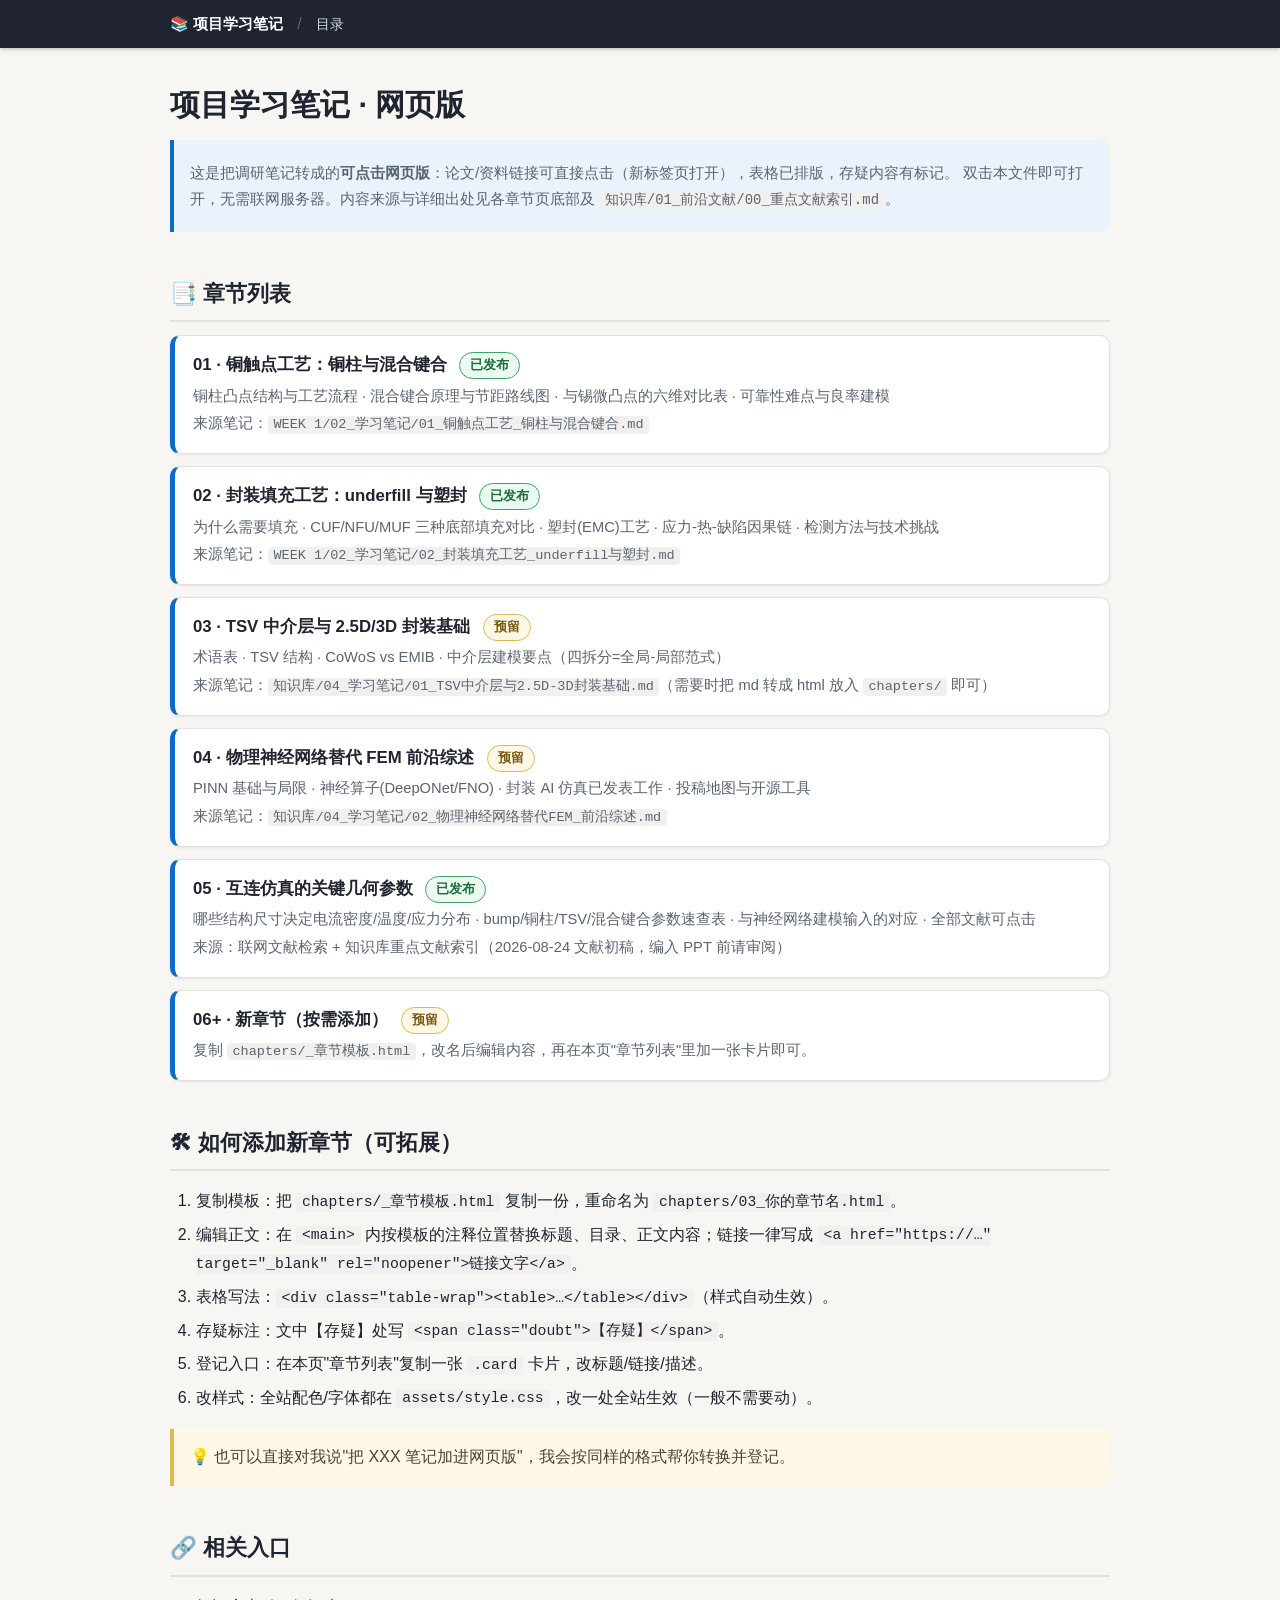
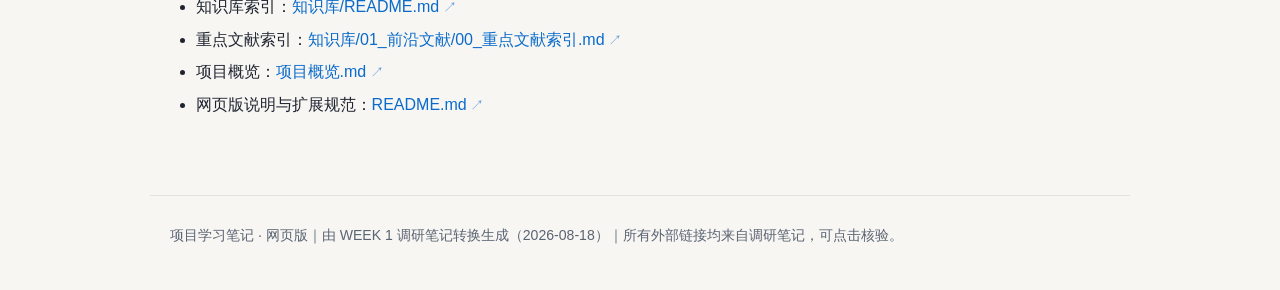
==== index.html @ 82bf9ead "Add files via upload" ====
<!DOCTYPE html>
<html lang="zh-CN">
<head>
<meta charset="UTF-8">
<meta name="viewport" content="width=device-width, initial-scale=1.0">
<title>项目学习笔记 · 网页版</title>
<link rel="stylesheet" href="assets/style.css">
</head>
<body>

<header class="site-header">
  <div class="inner">
    <span class="brand">📚 项目学习笔记</span>
    <span class="sep">/</span>
    <a href="index.html">目录</a>
  </div>
</header>

<main>
  <h1>项目学习笔记 · 网页版</h1>
  <div class="meta">
    <p>这是把调研笔记转成的<b>可点击网页版</b>：论文/资料链接可直接点击（新标签页打开），表格已排版，存疑内容有标记。
    双击本文件即可打开，无需联网服务器。内容来源与详细出处见各章节页底部及 <code>知识库/01_前沿文献/00_重点文献索引.md</code>。</p>
  </div>

  <h2 id="chapters">📑 章节列表</h2>

  <a class="card" href="chapters/01_铜触点工艺.html">
    <h3>01 · 铜触点工艺：铜柱与混合键合 <span class="tag done">已发布</span></h3>
    <p>铜柱凸点结构与工艺流程 · 混合键合原理与节距路线图 · 与锡微凸点的六维对比表 · 可靠性难点与良率建模</p>
    <p>来源笔记：<code>WEEK 1/02_学习笔记/01_铜触点工艺_铜柱与混合键合.md</code></p>
  </a>

  <a class="card" href="chapters/02_封装填充工艺.html">
    <h3>02 · 封装填充工艺：underfill 与塑封 <span class="tag done">已发布</span></h3>
    <p>为什么需要填充 · CUF/NFU/MUF 三种底部填充对比 · 塑封(EMC)工艺 · 应力-热-缺陷因果链 · 检测方法与技术挑战</p>
    <p>来源笔记：<code>WEEK 1/02_学习笔记/02_封装填充工艺_underfill与塑封.md</code></p>
  </a>

  <a class="card" href="#">
    <h3>03 · TSV 中介层与 2.5D/3D 封装基础 <span class="tag wait">预留</span></h3>
    <p>术语表 · TSV 结构 · CoWoS vs EMIB · 中介层建模要点（四拆分=全局-局部范式）</p>
    <p>来源笔记：<code>知识库/04_学习笔记/01_TSV中介层与2.5D-3D封装基础.md</code>（需要时把 md 转成 html 放入 <code>chapters/</code> 即可）</p>
  </a>

  <a class="card" href="#">
    <h3>04 · 物理神经网络替代 FEM 前沿综述 <span class="tag wait">预留</span></h3>
    <p>PINN 基础与局限 · 神经算子(DeepONet/FNO) · 封装 AI 仿真已发表工作 · 投稿地图与开源工具</p>
    <p>来源笔记：<code>知识库/04_学习笔记/02_物理神经网络替代FEM_前沿综述.md</code></p>
  </a>

  <a class="card" href="chapters/05_互连仿真关键几何参数.html">
    <h3>05 · 互连仿真的关键几何参数 <span class="tag done">已发布</span></h3>
    <p>哪些结构尺寸决定电流密度/温度/应力分布 · bump/铜柱/TSV/混合键合参数速查表 · 与神经网络建模输入的对应 · 全部文献可点击</p>
    <p>来源：联网文献检索 + 知识库重点文献索引（2026-08-24 文献初稿，编入 PPT 前请审阅）</p>
  </a>

  <a class="card" href="#">
    <h3>06+ · 新章节（按需添加） <span class="tag wait">预留</span></h3>
    <p>复制 <code>chapters/_章节模板.html</code>，改名后编辑内容，再在本页"章节列表"里加一张卡片即可。</p>
  </a>

  <h2 id="howto">🛠 如何添加新章节（可拓展）</h2>
  <ol>
    <li>复制模板：把 <code>chapters/_章节模板.html</code> 复制一份，重命名为 <code>chapters/03_你的章节名.html</code>。</li>
    <li>编辑正文：在 <code>&lt;main&gt;</code> 内按模板的注释位置替换标题、目录、正文内容；链接一律写成
      <code>&lt;a href="https://…" target="_blank" rel="noopener"&gt;链接文字&lt;/a&gt;</code>。</li>
    <li>表格写法：<code>&lt;div class="table-wrap"&gt;&lt;table&gt;…&lt;/table&gt;&lt;/div&gt;</code>（样式自动生效）。</li>
    <li>存疑标注：文中【存疑】处写 <code>&lt;span class="doubt"&gt;【存疑】&lt;/span&gt;</code>。</li>
    <li>登记入口：在本页"章节列表"复制一张 <code>.card</code> 卡片，改标题/链接/描述。</li>
    <li>改样式：全站配色/字体都在 <code>assets/style.css</code>，改一处全站生效（一般不需要动）。</li>
  </ol>
  <blockquote>
    <p>💡 也可以直接对我说"把 XXX 笔记加进网页版"，我会按同样的格式帮你转换并登记。</p>
  </blockquote>

  <h2 id="links">🔗 相关入口</h2>
  <ul>
    <li>知识库索引：<a href="../知识库/README.md" target="_blank" rel="noopener">知识库/README.md</a></li>
    <li>重点文献索引：<a href="../知识库/01_前沿文献/00_重点文献索引.md" target="_blank" rel="noopener">知识库/01_前沿文献/00_重点文献索引.md</a></li>
    <li>项目概览：<a href="../项目概览.md" target="_blank" rel="noopener">项目概览.md</a></li>
    <li>网页版说明与扩展规范：<a href="README.md" target="_blank" rel="noopener">README.md</a></li>
  </ul>
</main>

<footer>
  <p>项目学习笔记 · 网页版｜由 WEEK 1 调研笔记转换生成（2026-08-18）｜所有外部链接均来自调研笔记，可点击核验。</p>
</footer>

</body>
</html>
---- assets/style.css ----
/* ============================================================
   项目学习笔记 · 网页版 共享样式
   用法：所有章节页 <link rel="stylesheet" href="../assets/style.css">
   说明：本文件是设计系统，新增章节页时不要改动此处；
        如需全局调整（配色/字体），改这里即可全站生效。
   ============================================================ */

:root {
  --bg: #f7f6f3;
  --surface: #ffffff;
  --ink: #1f2430;
  --ink-soft: #5b6472;
  --accent: #0b6bcb;
  --accent-strong: #0a4d94;
  --accent-bg: #eaf3fc;
  --line: #e3e1dc;
  --callout-bg: #fff8e6;
  --callout-line: #e0b84e;
  --doubt-bg: #fdeeee;
  --doubt-line: #d97777;
  --ok-bg: #eafaf1;
  --ok-line: #3fa366;
  --code-bg: #f1f0ee;
  --radius: 10px;
  --shadow: 0 1px 3px rgba(31, 36, 48, 0.08);
}

* { box-sizing: border-box; }

html { scroll-behavior: smooth; }

body {
  margin: 0;
  background: var(--bg);
  color: var(--ink);
  font-family: -apple-system, BlinkMacSystemFont, "Segoe UI", "PingFang SC",
    "Hiragino Sans GB", "Microsoft YaHei", "Noto Sans CJK SC", sans-serif;
  line-height: 1.75;
  font-size: 16px;
}

/* ---------- 顶栏 ---------- */
.site-header {
  background: var(--ink);
  color: #fff;
  position: sticky;
  top: 0;
  z-index: 10;
  box-shadow: 0 1px 4px rgba(0, 0, 0, 0.25);
}
.site-header .inner {
  max-width: 980px;
  margin: 0 auto;
  padding: 10px 20px;
  display: flex;
  align-items: center;
  gap: 14px;
  flex-wrap: wrap;
}
.site-header a {
  color: #cdd9e6;
  text-decoration: none;
  font-size: 14px;
}
.site-header a:hover { color: #fff; text-decoration: underline; }
.site-header .brand { font-weight: 700; color: #fff; font-size: 15px; }
.site-header .sep { color: #5b6472; }

/* ---------- 主体 ---------- */
main {
  max-width: 980px;
  margin: 0 auto;
  padding: 24px 20px 60px;
}

h1 {
  font-size: 1.9em;
  margin: 0.4em 0 0.2em;
  line-height: 1.35;
}
h2 {
  font-size: 1.35em;
  margin: 2em 0 0.6em;
  padding-bottom: 0.35em;
  border-bottom: 2px solid var(--line);
  scroll-margin-top: 70px;
}
h3 { font-size: 1.12em; margin: 1.6em 0 0.5em; }
h4 { font-size: 1em; margin: 1.2em 0 0.4em; }

p { margin: 0.6em 0; }

a { color: var(--accent); text-decoration: none; }
a:hover { text-decoration: underline; }
a:visited { color: var(--accent-strong); }

/* 外链小图标提示（章节页用 class="ext" 或普通链接均可） */
a[target="_blank"]::after {
  content: " ↗";
  font-size: 0.85em;
  opacity: 0.6;
}

ul, ol { padding-left: 1.6em; }
li { margin: 0.3em 0; }

strong { color: var(--ink); }

code {
  background: var(--code-bg);
  border-radius: 4px;
  padding: 0.1em 0.4em;
  font-family: Consolas, "SF Mono", Menlo, monospace;
  font-size: 0.92em;
}

hr {
  border: none;
  border-top: 1px solid var(--line);
  margin: 2.4em 0;
}

/* ---------- 元信息/说明块 ---------- */
.meta {
  background: var(--accent-bg);
  border-left: 4px solid var(--accent);
  border-radius: 0 var(--radius) var(--radius) 0;
  padding: 10px 16px;
  margin: 1em 0 1.6em;
  font-size: 0.95em;
  color: var(--ink-soft);
}

/* ---------- 引用块（callout） ---------- */
blockquote {
  margin: 1em 0;
  padding: 10px 16px;
  background: var(--callout-bg);
  border-left: 4px solid var(--callout-line);
  border-radius: 0 var(--radius) var(--radius) 0;
  color: #4a4432;
}
blockquote p { margin: 0.3em 0; }

/* ---------- 存疑标记 ---------- */
.doubt {
  background: var(--doubt-bg);
  border: 1px solid var(--doubt-line);
  color: #a12c2c;
  border-radius: 5px;
  padding: 0 0.35em;
  font-size: 0.88em;
  white-space: nowrap;
}
.ok {
  background: var(--ok-bg);
  border: 1px solid var(--ok-line);
  color: #1d6b3c;
  border-radius: 5px;
  padding: 0 0.35em;
  font-size: 0.88em;
  white-space: nowrap;
}

/* ---------- 表格 ---------- */
.table-wrap {
  overflow-x: auto;
  margin: 1.1em 0;
  border-radius: var(--radius);
  box-shadow: var(--shadow);
}
table {
  width: 100%;
  border-collapse: collapse;
  background: var(--surface);
  font-size: 0.94em;
  min-width: 520px;
}
th, td {
  border: 1px solid var(--line);
  padding: 8px 12px;
  text-align: left;
  vertical-align: top;
}
th {
  background: var(--ink);
  color: #fff;
  font-weight: 600;
  white-space: nowrap;
}
tbody tr:nth-child(even) { background: #f4f5f7; }
tbody tr:hover { background: var(--accent-bg); }

/* ---------- 页内目录（TOC） ---------- */
.toc {
  background: var(--surface);
  border: 1px solid var(--line);
  border-radius: var(--radius);
  padding: 12px 20px;
  margin: 1.2em 0 2em;
  box-shadow: var(--shadow);
  font-size: 0.95em;
}
.toc .toc-title {
  font-weight: 700;
  margin-bottom: 6px;
  color: var(--ink-soft);
  font-size: 0.9em;
  letter-spacing: 0.05em;
}
.toc ol { margin: 0; padding-left: 1.4em; columns: 1; }
.toc li { margin: 0.2em 0; }

/* ---------- 卡片（首页章节列表用） ---------- */
.card {
  background: var(--surface);
  border: 1px solid var(--line);
  border-left: 5px solid var(--accent);
  border-radius: var(--radius);
  padding: 14px 18px;
  margin: 12px 0;
  box-shadow: var(--shadow);
  display: block;
  color: var(--ink);
  text-decoration: none;
}
.card:hover { border-left-color: var(--accent-strong); background: #fbfdff; }
.card h3 { margin: 0 0 4px; font-size: 1.05em; }
.card p { margin: 2px 0; color: var(--ink-soft); font-size: 0.92em; }
.card .tag {
  display: inline-block;
  font-size: 0.78em;
  border-radius: 99px;
  padding: 1px 10px;
  margin-left: 8px;
  vertical-align: middle;
}
.tag.done { background: var(--ok-bg); color: #1d6b3c; border: 1px solid var(--ok-line); }
.tag.wait { background: var(--callout-bg); color: #7a5b12; border: 1px solid var(--callout-line); }

/* ---------- 页脚 ---------- */
footer {
  max-width: 980px;
  margin: 0 auto;
  padding: 18px 20px 40px;
  color: var(--ink-soft);
  font-size: 0.88em;
  border-top: 1px solid var(--line);
}

/* ---------- 打印 ---------- */
@media print {
  .site-header, .toc, footer { display: none; }
  body { background: #fff; }
  a { color: var(--ink); }
}

/* ---------- 小屏 ---------- */
@media (max-width: 640px) {
  body { font-size: 15px; }
  h1 { font-size: 1.5em; }
  main { padding: 16px 14px 40px; }
  th, td { padding: 6px 8px; }
}
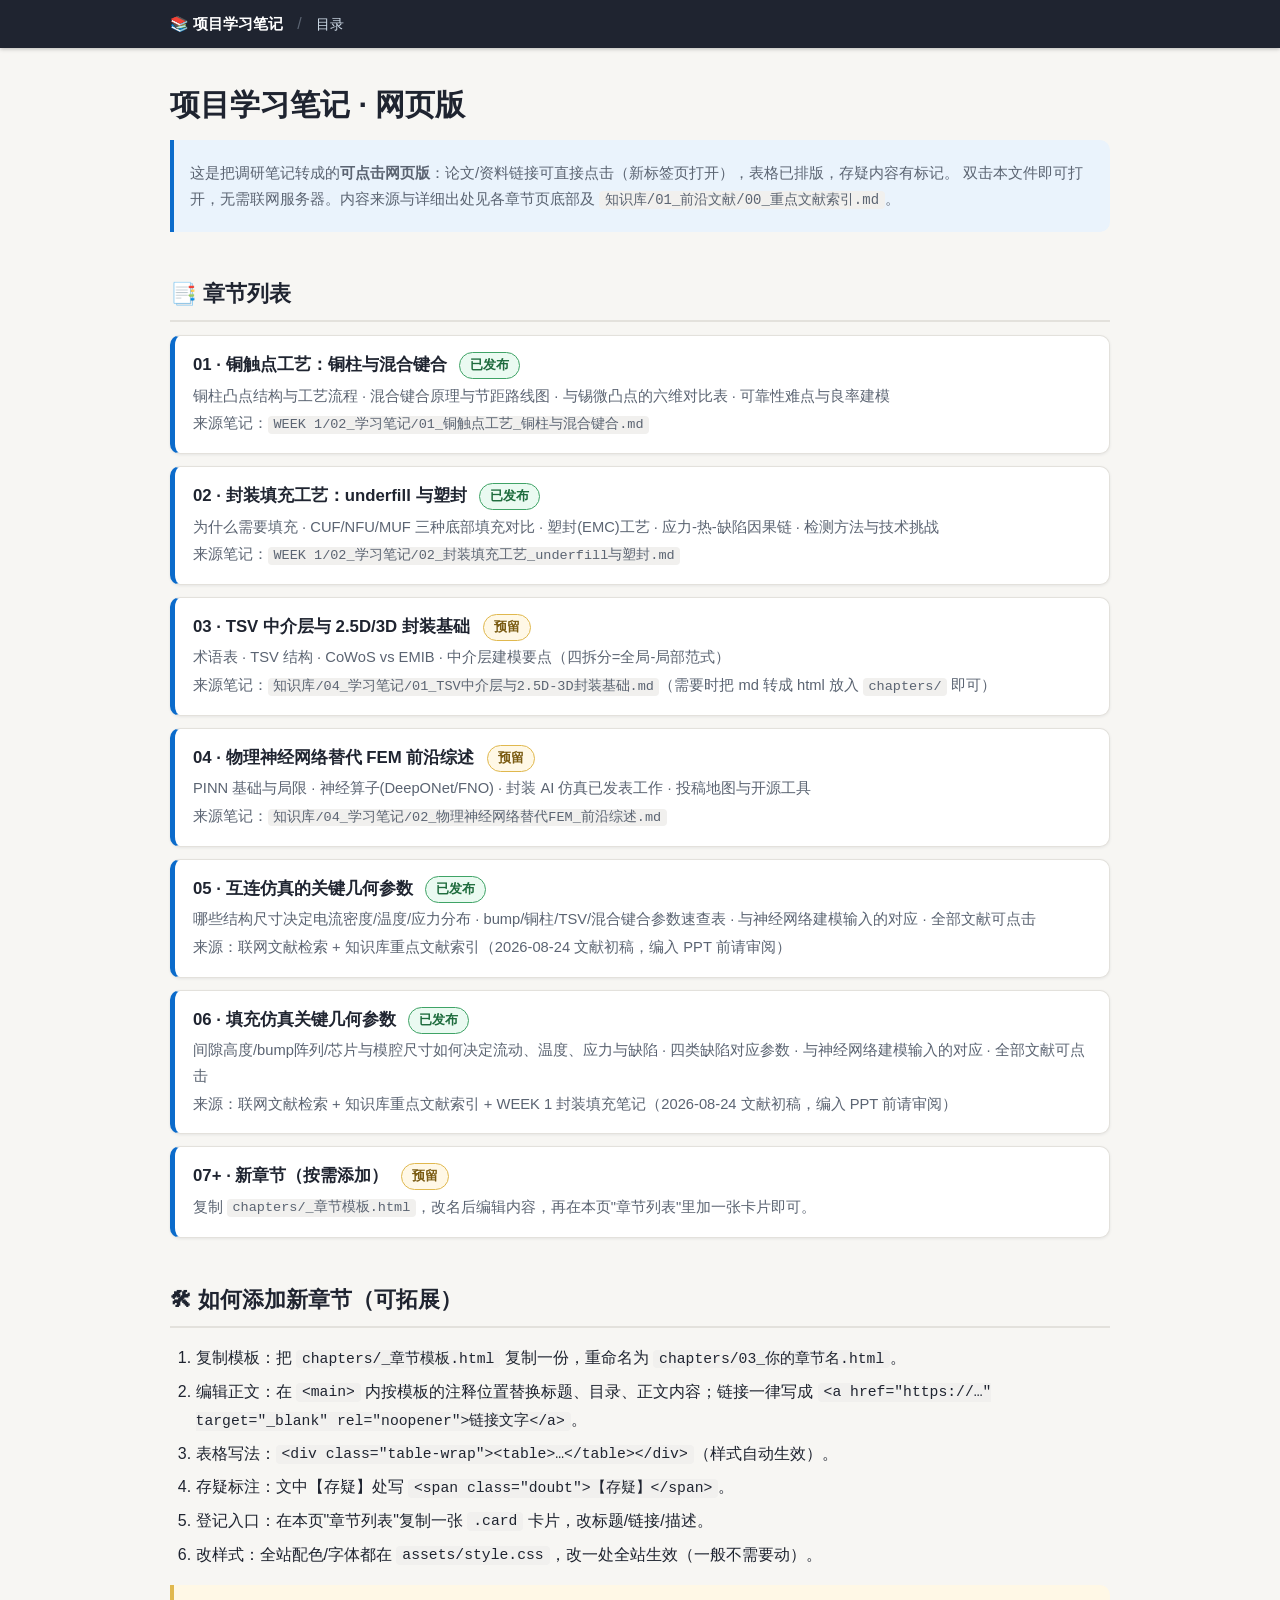
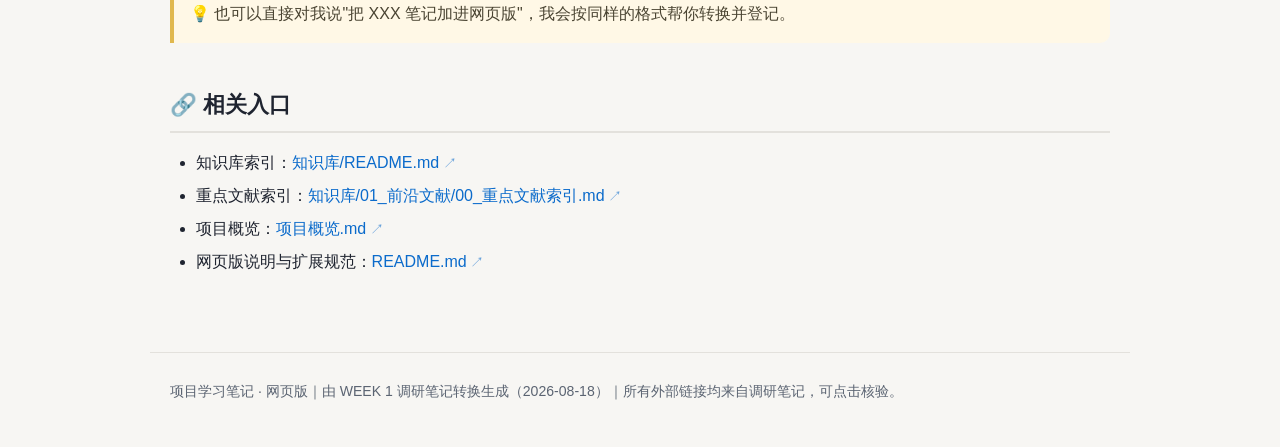
==== commit d5f6d429: "Add files via upload" ====
--- a/index.html
+++ b/index.html
@@ -55,8 +55,14 @@
     <p>来源：联网文献检索 + 知识库重点文献索引（2026-08-24 文献初稿，编入 PPT 前请审阅）</p>
   </a>
 
+  <a class="card" href="chapters/06_填充仿真关键几何参数.html">
+    <h3>06 · 填充仿真关键几何参数 <span class="tag done">已发布</span></h3>
+    <p>间隙高度/bump阵列/芯片与模腔尺寸如何决定流动、温度、应力与缺陷 · 四类缺陷对应参数 · 与神经网络建模输入的对应 · 全部文献可点击</p>
+    <p>来源：联网文献检索 + 知识库重点文献索引 + WEEK 1 封装填充笔记（2026-08-24 文献初稿，编入 PPT 前请审阅）</p>
+  </a>
+
   <a class="card" href="#">
-    <h3>06+ · 新章节（按需添加） <span class="tag wait">预留</span></h3>
+    <h3>07+ · 新章节（按需添加） <span class="tag wait">预留</span></h3>
     <p>复制 <code>chapters/_章节模板.html</code>，改名后编辑内容，再在本页"章节列表"里加一张卡片即可。</p>
   </a>
 
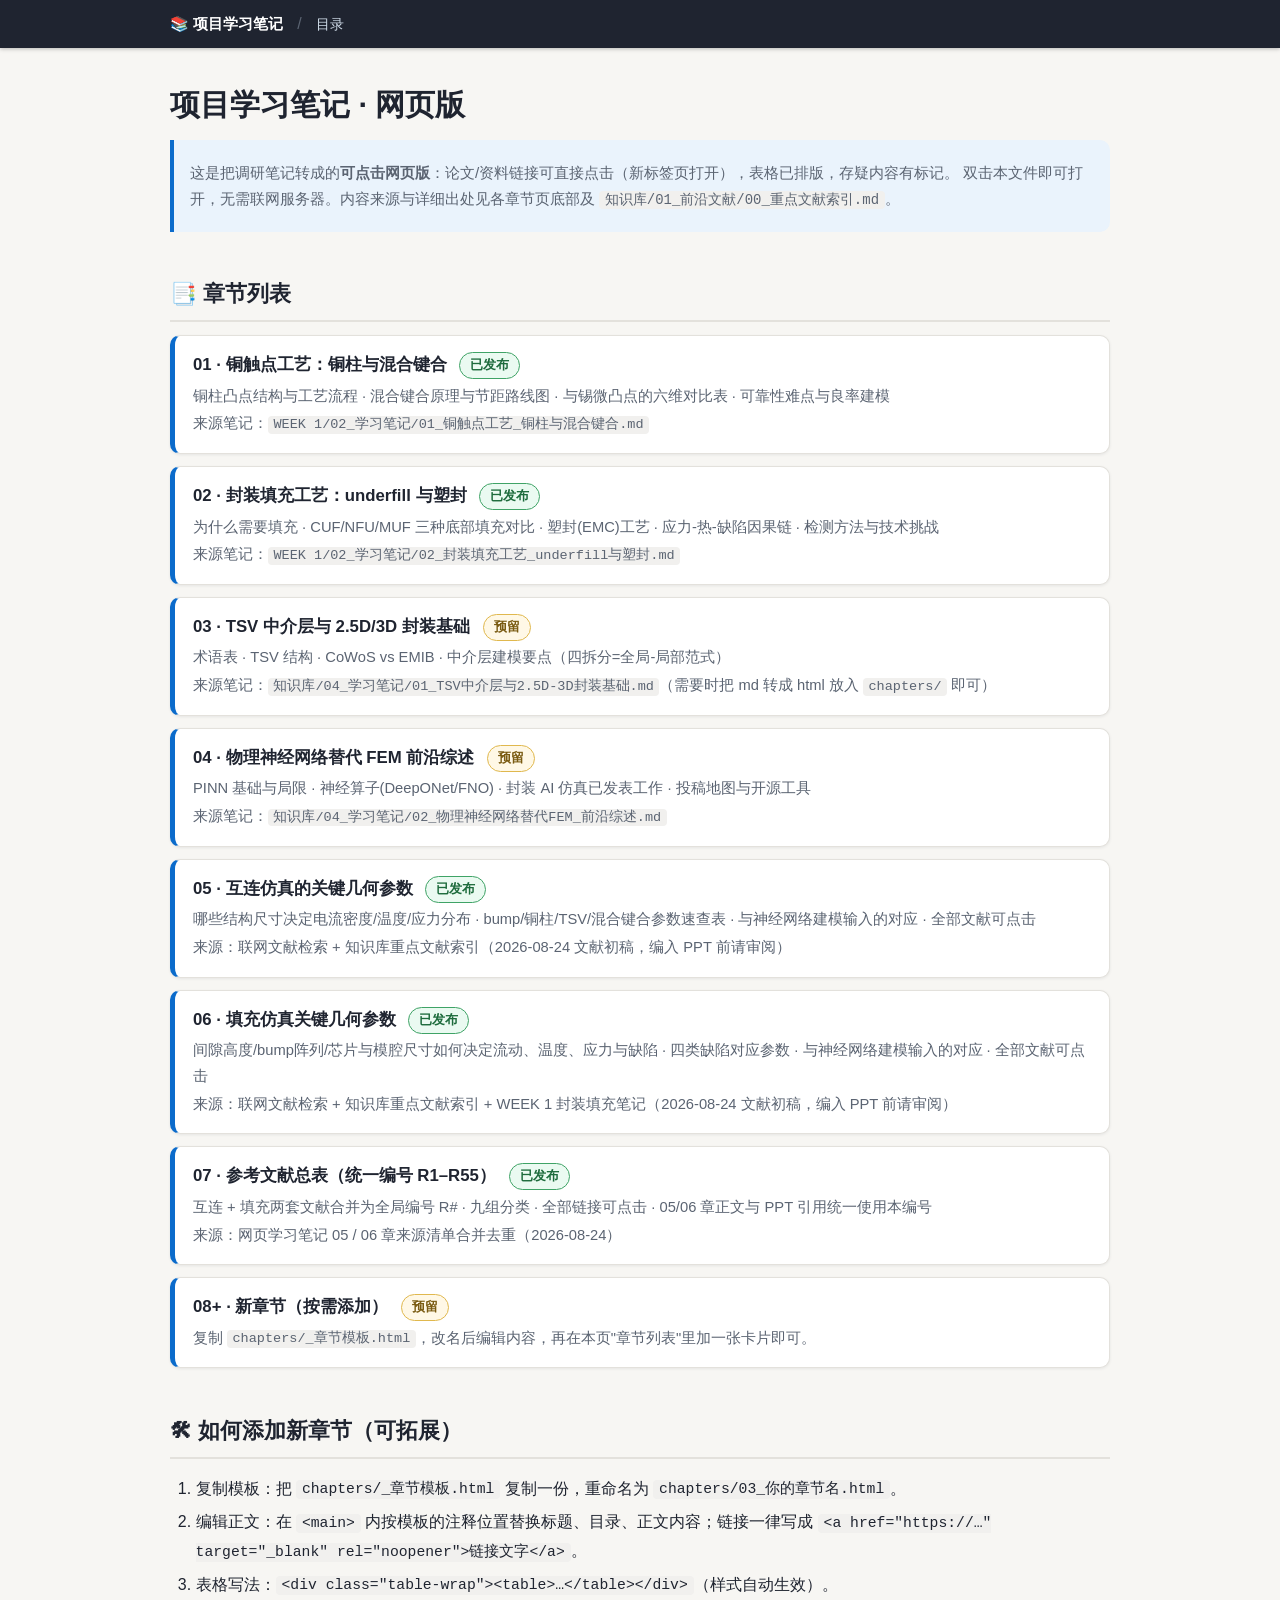
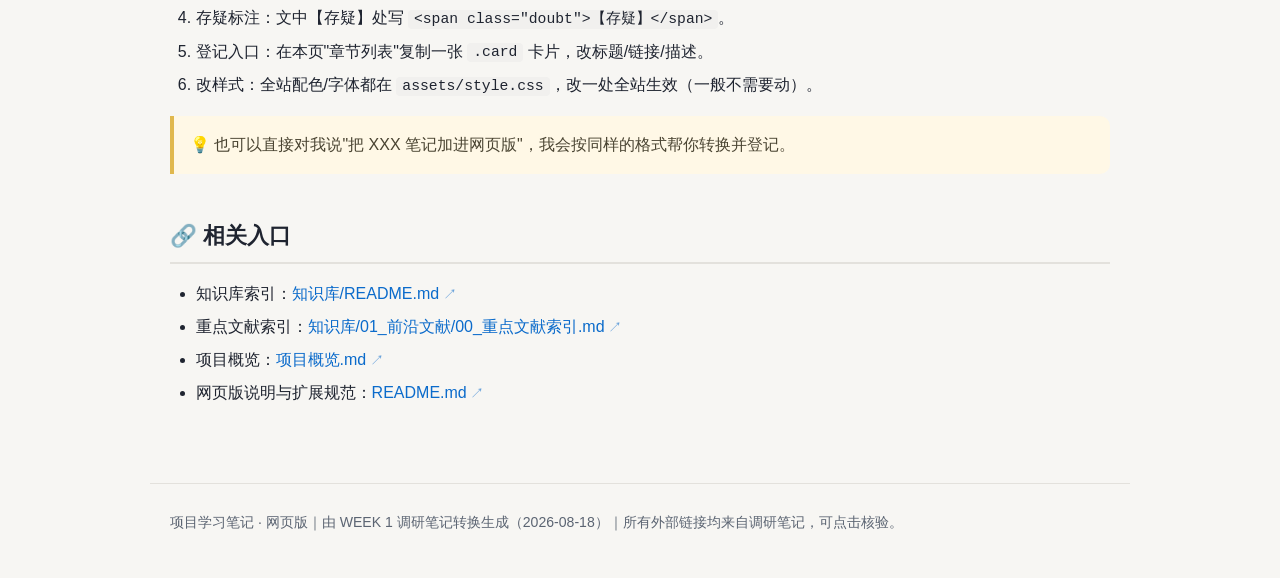
==== commit 544e0ade: "Add files via upload" ====
--- a/index.html
+++ b/index.html
@@ -61,8 +61,14 @@
     <p>来源：联网文献检索 + 知识库重点文献索引 + WEEK 1 封装填充笔记（2026-08-24 文献初稿，编入 PPT 前请审阅）</p>
   </a>
 
+  <a class="card" href="chapters/07_参考文献总表.html">
+    <h3>07 · 参考文献总表（统一编号 R1–R55） <span class="tag done">已发布</span></h3>
+    <p>互连 + 填充两套文献合并为全局编号 R# · 九组分类 · 全部链接可点击 · 05/06 章正文与 PPT 引用统一使用本编号</p>
+    <p>来源：网页学习笔记 05 / 06 章来源清单合并去重（2026-08-24）</p>
+  </a>
+
   <a class="card" href="#">
-    <h3>07+ · 新章节（按需添加） <span class="tag wait">预留</span></h3>
+    <h3>08+ · 新章节（按需添加） <span class="tag wait">预留</span></h3>
     <p>复制 <code>chapters/_章节模板.html</code>，改名后编辑内容，再在本页"章节列表"里加一张卡片即可。</p>
   </a>
 
